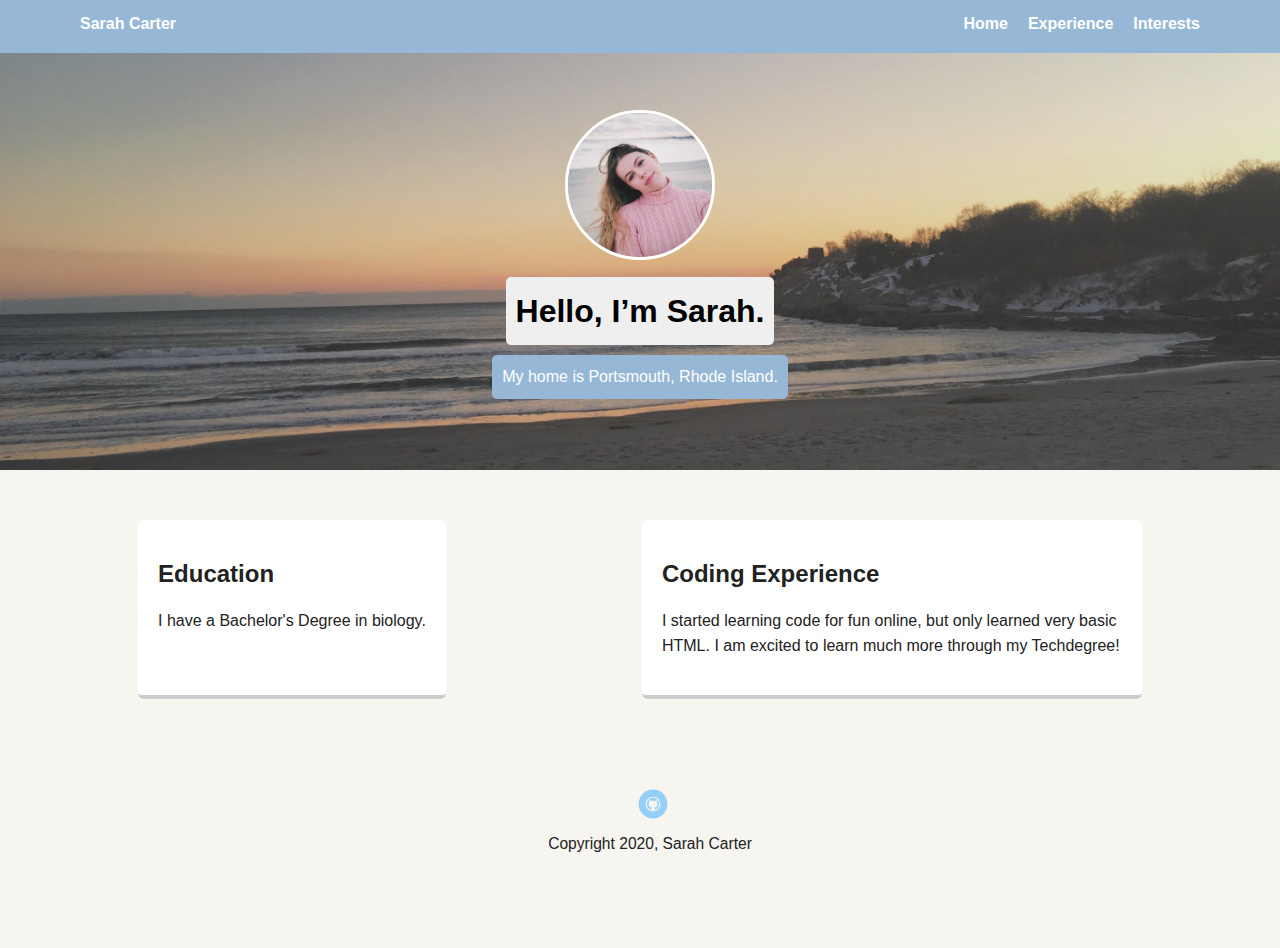
==== experience.html @ a6f43c76 "Updated Interests and Experience pages" ====
<!DOCTYPE html>
<html lang="en">
<head>
    <meta charset="UTF-8">
    <meta name="viewport" content="width=device-width, initial-scale=1.0">
    <link rel="stylesheet" href="styles.css">
    <title>Sarah's Experience</title>
</head>

<body>

    <div class="main-nav">
        <ul class="nav">
          <li class="name">Sarah Carter</li>
          <li><a href="index.html">Home</a></li>
          <li><a href="experience.html">Experience</a></li>
          <li><a href="interests.html">Interests</a></li>
        </ul>
    </div>

    <header>
      <img src="images/sarah.jpg" alt="Sarah at the beach" class="profile-image">
      <h1 class="tag name">Hello, I’m Sarah.</h1>
      <p class="tag location">My home is Portsmouth, Rhode Island.</p>
    </header>

    <main class="flex">
      <div class="card">
        <h2>Education</h2>
        <p>I have a Bachelor's Degree in biology.
      </div> 

      <div class="card">
        <h2>Coding Experience</h2>
        <p>I started learning code for fun online, but only learned very basic HTML. I am excited to learn much more through my Techdegree! </p>
      </div> 

    </main>
    <footer>
      <ul>
        <li><a href="https://github.com/sarahecarter" class="social github">Github</a></li>
      </ul>
      <p class="copyright">Copyright 2020, Sarah Carter</p>
    </footer>    
</body>
</html>
---- styles.css ----
/* Global Layout Set-up */
* { 
  box-sizing: border-box;
}
  
body {
  margin: 0;
  padding: 0;
  text-align: center;
  font-family: 'Roboto', sans-serif;
  color: #222;
  background: #f7f5f0;
}
/* Link Styles */

a {
  text-decoration: none;
  color: white;
}
a:hover {
  color: #6633ff;
}

/* Section Styles */

.main-nav {
  width: 100%;
  background: #96B8D6;
  min-height: 30px;
  padding: 10px;
  position: fixed;
  text-align: center;
}
.nav {
  display: flex;
  justify-content: space-around;
  font-weight: 700;
  list-style-type: none;
  margin: 0 auto;
  padding: 0;
}

.nav .name {
    display: block;
    margin-right: auto;
    color: white;
}
.nav li {
  padding: 5px 10px 10px 10px;
}
.nav a {
  transition: all .5s;
}

.nav a:hover {
  color: white
}

.nav :hover {
  transform: scale(1.2);
}

header {
  text-align: center;
  background: url('images/2beach.jpg') no-repeat top center ;
  background-size: cover;
  overflow: hidden;
  padding-top: 60px;
}
header {
  line-height: 1.5;
}
header .profile-image {
  margin-top: 50px;
  width: 150px;
  height: 150px;
  border-radius: 50%;
  border: 3px solid white;
  transition: all .5s;
}
header .profile-image:hover {
  transform: scale(1.5) rotate(10deg);
}
.tag {
  background-color: #efefef;
  color: black;
  padding: 10px;
  border-radius: 5px;
  display: table;
  margin: 10px auto;
} 
.location {
  background-color: #96B8D6;
  color: white;
}
.card {
  margin: 30px;
  padding: 20px 20px 20px;
  max-width: 500px;
  text-align: left;
  background: #fff;
  border-bottom: 4px solid #ccc;
  border-radius: 6px;
  transition: all .5s;
}
.card:hover {
  border-color: #96B8D6;
}

ul.skills {
  padding: 0;
  text-align: center;
}

.skills li {
  border-radius: 6px;
  display: inline-block;
  background: #ff9904;
  color: white;
  padding: 5px 10px;
  margin: 2px;
}

.skills li:nth-child(odd) {
  background: #0399ff;
}

footer {
  width: 100%;
  min-height: 30px;
  padding: 20px 0 40px 20px;
}

footer .copyright {
  top: -8px;
  font-size: .75em;
}

footer ul {
  list-style-type: none;
  margin: 0;
  padding: 0;
}

footer ul li {
  display: inline-block;
}

a.social {
  display: inline-block;
  text-indent: -9999px;
  margin-left: 5px;
  width: 30px;
  height: 30px;
  background-size: 30px 30px;
  opacity: .4;
  transition: all .5s;
}
a.twitter {
  background-image: url(images/twitter.svg);
}
a.linkedin {
  background-image: url(images/linkedin.svg);
}
a.github {
  background-image: url(images/github.svg);
}
a.social:hover {
  opacity: 1;
}
.clearfix {
  clear: both;
}

/* Styles for larger screens */
@media screen and (min-width: 720px) {
  
  .flex {
      display: -ms-flexbox;      /* TWEENER - IE 10 */
      display: flex; 
      max-width: 1200px;
      -ms-flex-pack: distribute;
      justify-content: space-around;
      margin: 0 auto;
  }

  header {
    min-height: 470px;
  }

  .nav {
    max-width: 1200px;
    padding: 0 30px;
  }


  main {
    padding-top: 20px;
  }

  main p {
    line-height: 1.6em;
  }

  footer {
    font-size: 1.3em;
    max-width: 1200px;
    margin: 40px auto;
  }

}
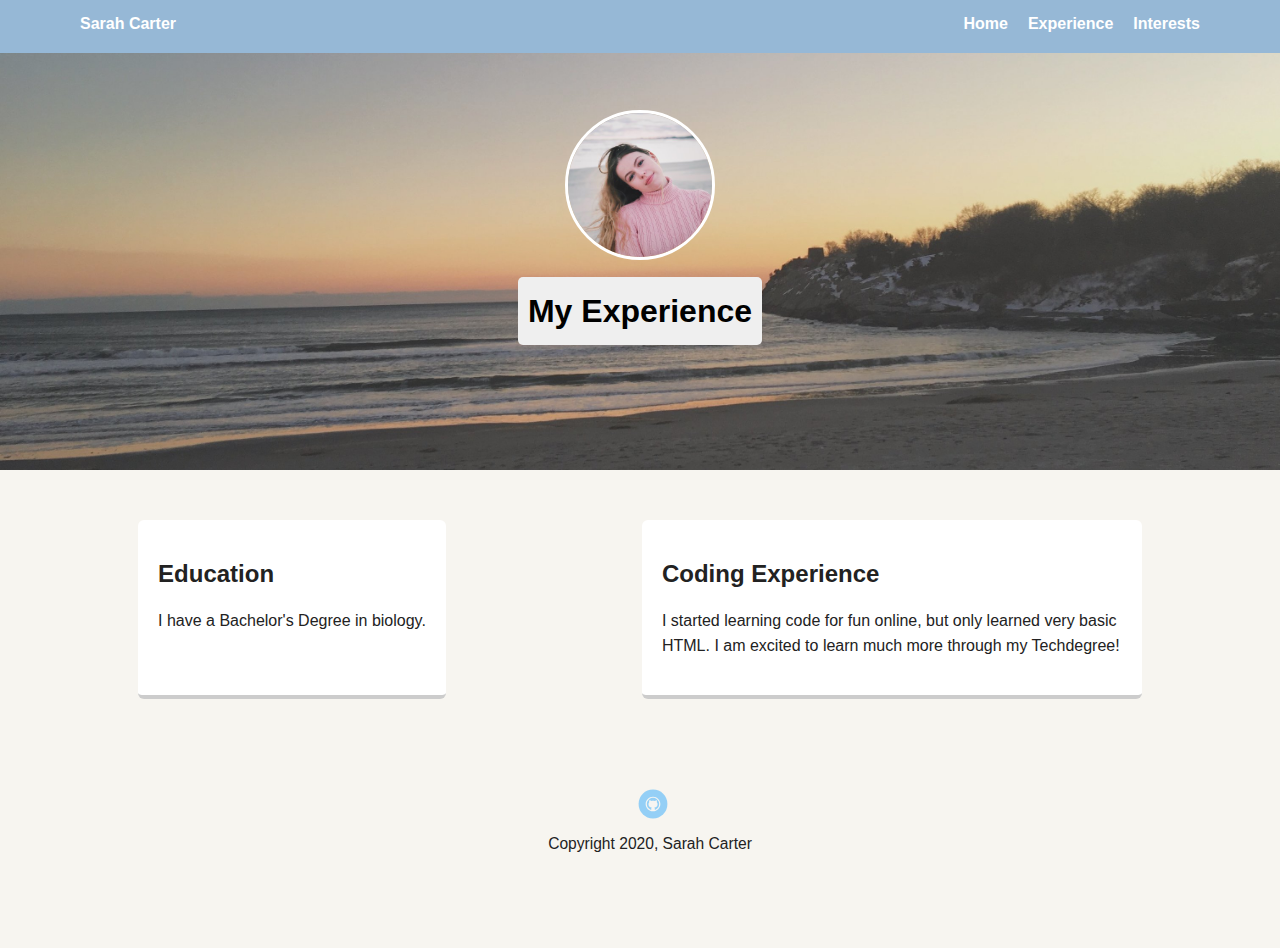
==== commit 91177df3: "Added images to interest page" ====
--- a/experience.html
+++ b/experience.html
@@ -9,19 +9,18 @@
 
 <body>
 
-    <div class="main-nav">
+    <nav class="main-nav">
         <ul class="nav">
           <li class="name">Sarah Carter</li>
           <li><a href="index.html">Home</a></li>
           <li><a href="experience.html">Experience</a></li>
           <li><a href="interests.html">Interests</a></li>
         </ul>
-    </div>
+    </nav>
 
     <header>
       <img src="images/sarah.jpg" alt="Sarah at the beach" class="profile-image">
-      <h1 class="tag name">Hello, I’m Sarah.</h1>
-      <p class="tag location">My home is Portsmouth, Rhode Island.</p>
+      <h1 class="tag name">My Experience</h1>
     </header>
 
     <main class="flex">
@@ -38,7 +37,7 @@
     </main>
     <footer>
       <ul>
-        <li><a href="https://github.com/sarahecarter" class="social github">Github</a></li>
+        <li><a href="https://github.com/sarahecarter" target="_blank" class="social github">Github</a></li>
       </ul>
       <p class="copyright">Copyright 2020, Sarah Carter</p>
     </footer>    
